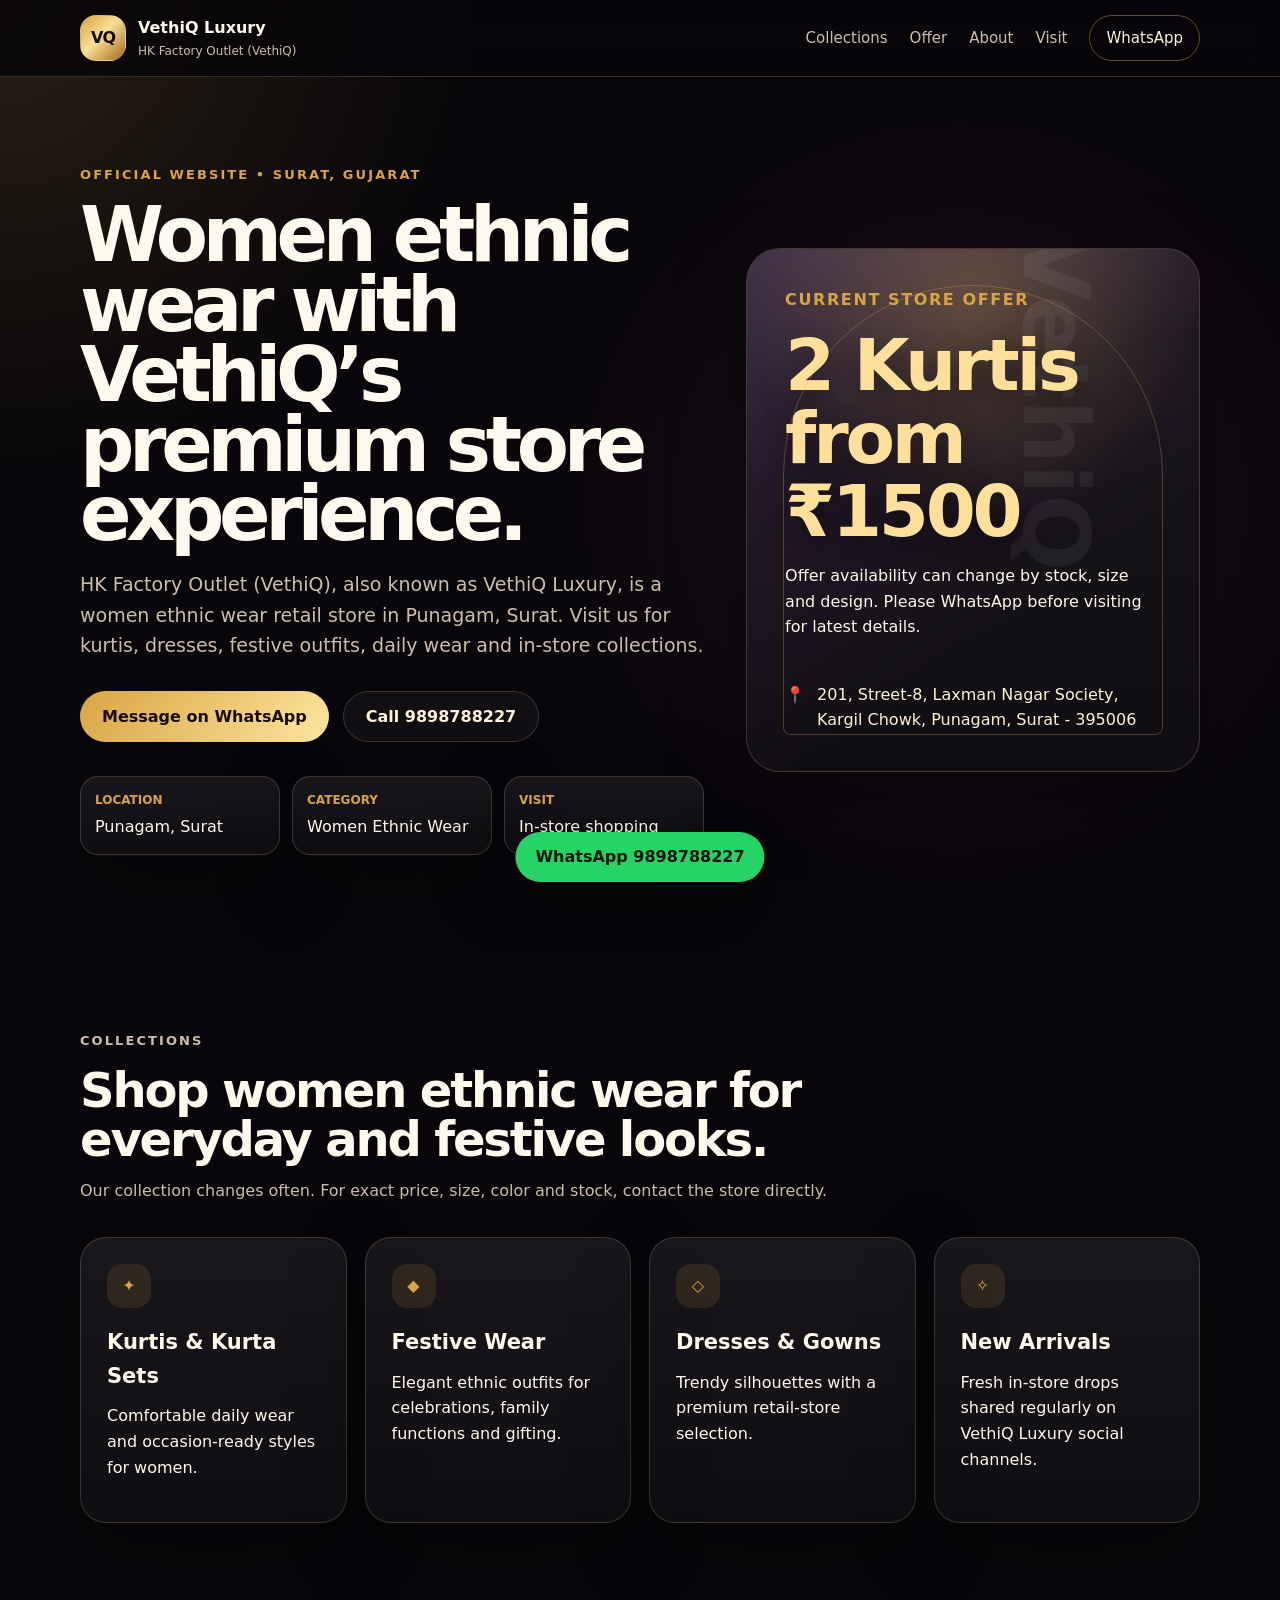
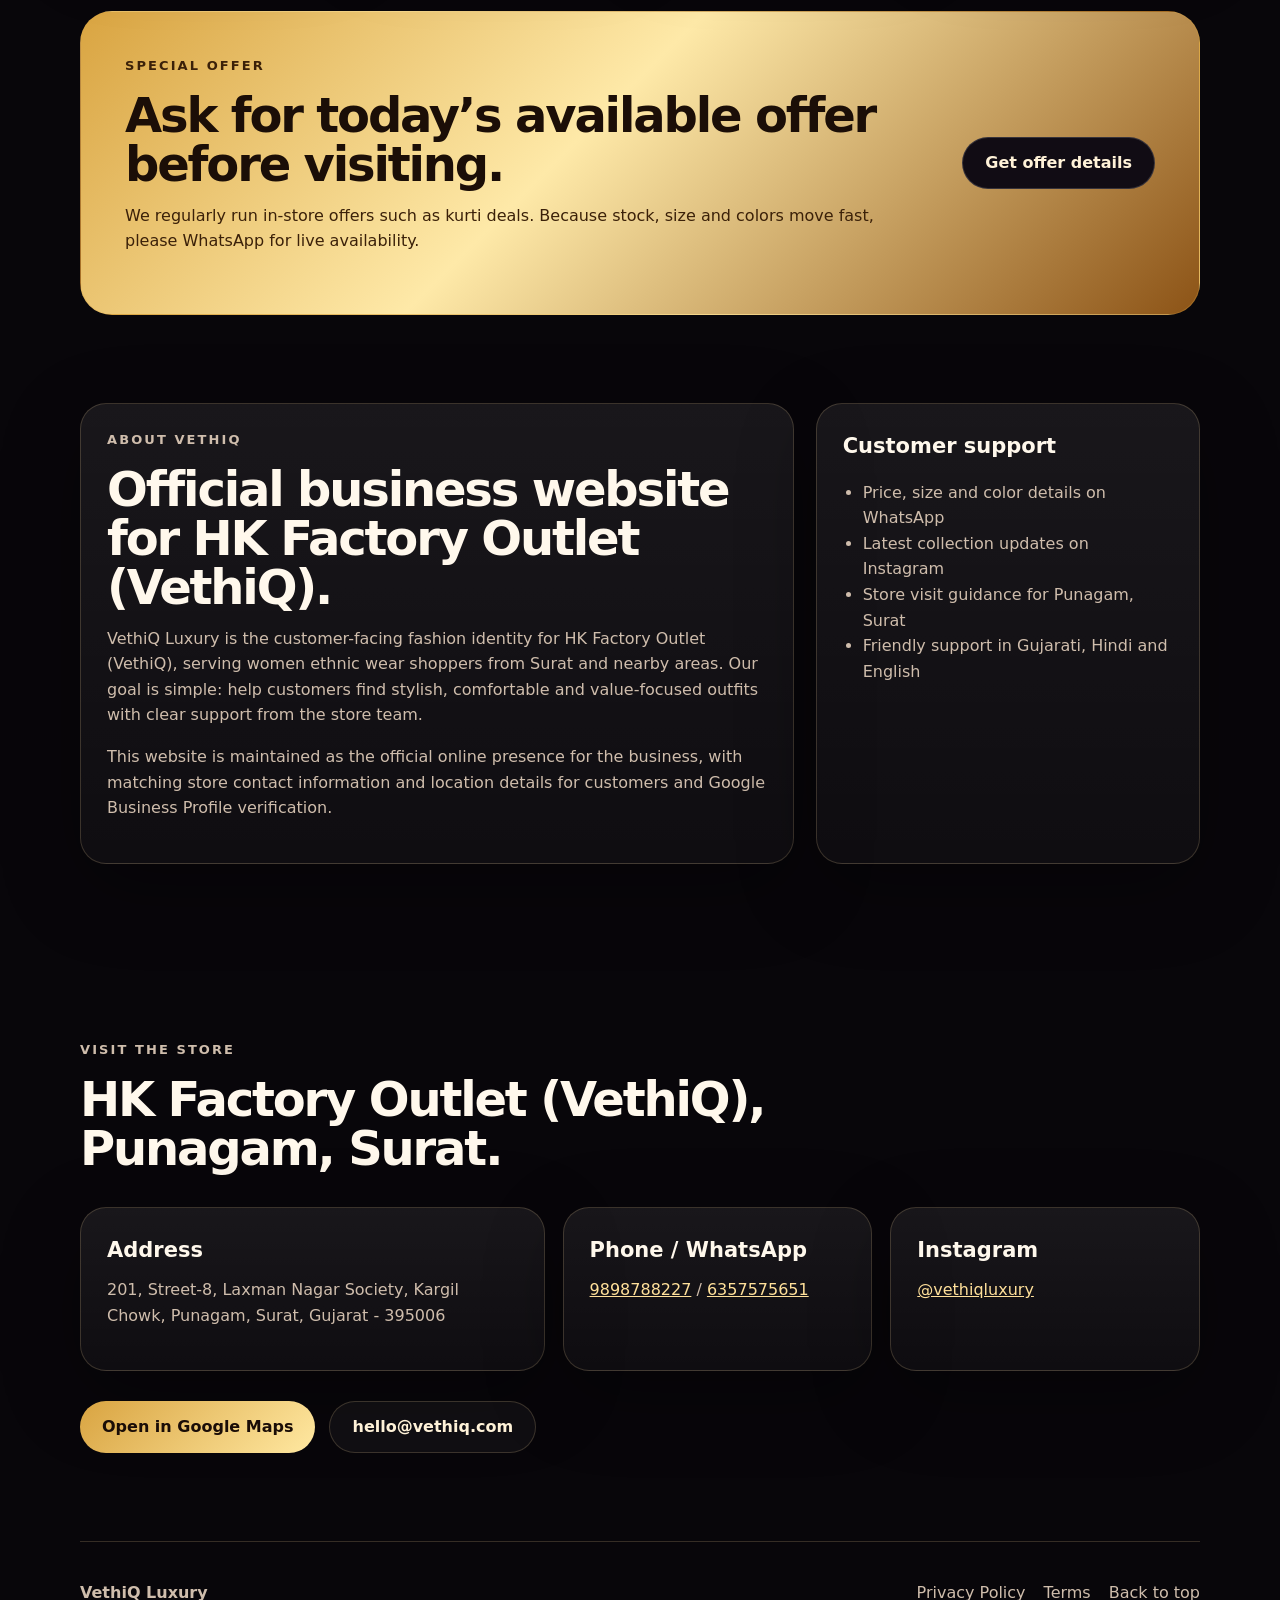
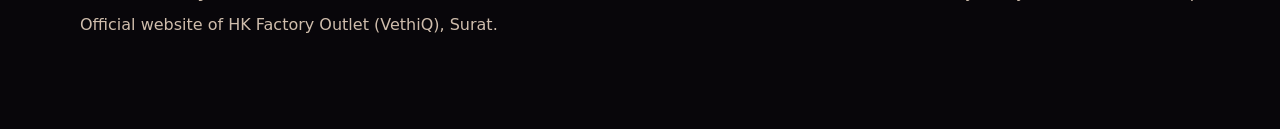
==== index.html @ 8e17ac14 "Publish VethiQ official static website" ====
<!doctype html>
<html lang="en">
  <head>
    <meta charset="utf-8" />
    <meta name="viewport" content="width=device-width, initial-scale=1" />
    <title>VethiQ Luxury | Women Ethnic Wear Store in Surat</title>
    <meta name="description" content="Official website of HK Factory Outlet (VethiQ) / VethiQ Luxury, a Surat based women ethnic wear retail store for kurtis, dresses, festive wear and daily wear collections." />
    <meta name="keywords" content="VethiQ Luxury, HK Factory Outlet VethiQ, women ethnic wear Surat, kurti Surat, ethnic dresses Surat, Punagam women wear store" />
    <meta name="robots" content="index, follow" />
    <link rel="canonical" href="https://vethiq.com/" />
    <link rel="manifest" href="/site.webmanifest" />
    <link rel="stylesheet" href="/styles.css" />
    <meta property="og:title" content="VethiQ Luxury | Women Ethnic Wear in Surat" />
    <meta property="og:description" content="Visit HK Factory Outlet (VethiQ) / VethiQ Luxury in Punagam, Surat for women ethnic wear collections and in-store offers." />
    <meta property="og:type" content="website" />
    <meta property="og:url" content="https://vethiq.com/" />
    <meta property="og:site_name" content="VethiQ Luxury" />
    <meta name="twitter:card" content="summary_large_image" />
    <script type="application/ld+json">
      {
        "@context": "https://schema.org",
        "@type": "ClothingStore",
        "@id": "https://vethiq.com/#store",
        "name": "HK Factory Outlet (VethiQ)",
        "alternateName": ["VethiQ Luxury", "VethiQ"],
        "url": "https://vethiq.com/",
        "telephone": "+91-9898788227",
        "address": {
          "@type": "PostalAddress",
          "streetAddress": "201, Street-8, Laxman Nagar Society, Kargil Chowk, Punagam",
          "addressLocality": "Surat",
          "addressRegion": "Gujarat",
          "postalCode": "395006",
          "addressCountry": "IN"
        },
        "sameAs": [
          "https://www.instagram.com/vethiqluxury/"
        ],
        "priceRange": "₹₹",
        "description": "Surat based women ethnic wear retail store for kurtis, dresses, festive wear and daily wear collections.",
        "areaServed": "Surat, Gujarat"
      }
    </script>
  </head>
  <body>
    <header class="site-header" id="top">
      <nav class="nav-shell" aria-label="Primary navigation">
        <a class="brand" href="/" aria-label="VethiQ Luxury home">
          <span class="brand-mark">VQ</span>
          <span>
            <strong>VethiQ Luxury</strong>
            <small>HK Factory Outlet (VethiQ)</small>
          </span>
        </a>
        <button class="nav-toggle" type="button" aria-expanded="false" aria-controls="site-menu">Menu</button>
        <div class="nav-links" id="site-menu">
          <a href="#collections">Collections</a>
          <a href="#offer">Offer</a>
          <a href="#about">About</a>
          <a href="#visit">Visit</a>
          <a class="nav-cta" href="https://wa.me/919898788227?text=Hi%20VethiQ%20Luxury%2C%20I%20want%20more%20details%20about%20your%20collection." rel="noopener">WhatsApp</a>
        </div>
      </nav>
    </header>

    <main>
      <section class="hero section">
        <div class="hero-copy">
          <p class="eyebrow">Official website • Surat, Gujarat</p>
          <h1>Women ethnic wear with VethiQ’s premium store experience.</h1>
          <p class="hero-text">HK Factory Outlet (VethiQ), also known as VethiQ Luxury, is a women ethnic wear retail store in Punagam, Surat. Visit us for kurtis, dresses, festive outfits, daily wear and in-store collections.</p>
          <div class="hero-actions">
            <a class="button button-primary" href="https://wa.me/919898788227?text=Hi%20VethiQ%20Luxury%2C%20please%20share%20latest%20women%20ethnic%20wear%20collection." rel="noopener">Message on WhatsApp</a>
            <a class="button button-soft" href="tel:+919898788227">Call 9898788227</a>
          </div>
          <dl class="trust-strip" aria-label="Store highlights">
            <div>
              <dt>Location</dt>
              <dd>Punagam, Surat</dd>
            </div>
            <div>
              <dt>Category</dt>
              <dd>Women Ethnic Wear</dd>
            </div>
            <div>
              <dt>Visit</dt>
              <dd>In-store shopping</dd>
            </div>
          </dl>
        </div>
        <div class="hero-card" aria-label="VethiQ Luxury store summary">
          <div class="gold-ring"></div>
          <p class="card-kicker">Current store offer</p>
          <h2>2 Kurtis from ₹1500</h2>
          <p>Offer availability can change by stock, size and design. Please WhatsApp before visiting for latest details.</p>
          <div class="mini-address">
            <span>📍</span>
            <span>201, Street-8, Laxman Nagar Society, Kargil Chowk, Punagam, Surat - 395006</span>
          </div>
        </div>
      </section>

      <section class="section collections" id="collections">
        <div class="section-heading">
          <p class="eyebrow">Collections</p>
          <h2>Shop women ethnic wear for everyday and festive looks.</h2>
          <p>Our collection changes often. For exact price, size, color and stock, contact the store directly.</p>
        </div>
        <div class="collection-grid">
          <article class="collection-card">
            <span class="card-icon">✦</span>
            <h3>Kurtis & Kurta Sets</h3>
            <p>Comfortable daily wear and occasion-ready styles for women.</p>
          </article>
          <article class="collection-card">
            <span class="card-icon">◆</span>
            <h3>Festive Wear</h3>
            <p>Elegant ethnic outfits for celebrations, family functions and gifting.</p>
          </article>
          <article class="collection-card">
            <span class="card-icon">◇</span>
            <h3>Dresses & Gowns</h3>
            <p>Trendy silhouettes with a premium retail-store selection.</p>
          </article>
          <article class="collection-card">
            <span class="card-icon">✧</span>
            <h3>New Arrivals</h3>
            <p>Fresh in-store drops shared regularly on VethiQ Luxury social channels.</p>
          </article>
        </div>
      </section>

      <section class="section offer-band" id="offer">
        <div>
          <p class="eyebrow">Special offer</p>
          <h2>Ask for today’s available offer before visiting.</h2>
          <p>We regularly run in-store offers such as kurti deals. Because stock, size and colors move fast, please WhatsApp for live availability.</p>
        </div>
        <a class="button button-dark" href="https://wa.me/919898788227?text=Hi%20VethiQ%20Luxury%2C%20please%20send%20today%27s%20offer%20and%20latest%20kurti%20collection." rel="noopener">Get offer details</a>
      </section>

      <section class="section about" id="about">
        <div class="about-panel">
          <p class="eyebrow">About VethiQ</p>
          <h2>Official business website for HK Factory Outlet (VethiQ).</h2>
          <p>VethiQ Luxury is the customer-facing fashion identity for HK Factory Outlet (VethiQ), serving women ethnic wear shoppers from Surat and nearby areas. Our goal is simple: help customers find stylish, comfortable and value-focused outfits with clear support from the store team.</p>
          <p>This website is maintained as the official online presence for the business, with matching store contact information and location details for customers and Google Business Profile verification.</p>
        </div>
        <div class="service-list">
          <h3>Customer support</h3>
          <ul>
            <li>Price, size and color details on WhatsApp</li>
            <li>Latest collection updates on Instagram</li>
            <li>Store visit guidance for Punagam, Surat</li>
            <li>Friendly support in Gujarati, Hindi and English</li>
          </ul>
        </div>
      </section>

      <section class="section visit" id="visit">
        <div class="section-heading">
          <p class="eyebrow">Visit the store</p>
          <h2>HK Factory Outlet (VethiQ), Punagam, Surat.</h2>
        </div>
        <div class="visit-grid">
          <article class="contact-card">
            <h3>Address</h3>
            <p>201, Street-8, Laxman Nagar Society, Kargil Chowk, Punagam, Surat, Gujarat - 395006</p>
          </article>
          <article class="contact-card">
            <h3>Phone / WhatsApp</h3>
            <p><a href="tel:+919898788227">9898788227</a> / <a href="tel:+916357575651">6357575651</a></p>
          </article>
          <article class="contact-card">
            <h3>Instagram</h3>
            <p><a href="https://www.instagram.com/vethiqluxury/" rel="noopener">@vethiqluxury</a></p>
          </article>
        </div>
        <div class="map-actions">
          <a class="button button-primary" href="https://www.google.com/maps/search/?api=1&query=HK%20Factory%20Outlet%20(VethiQ)%20201%20Street-8%20Laxman%20Nagar%20Society%20Kargil%20Chowk%20Punagam%20Surat%20395006" rel="noopener">Open in Google Maps</a>
          <a class="button button-soft" href="mailto:hello@vethiq.com">hello@vethiq.com</a>
        </div>
      </section>
    </main>

    <footer class="site-footer">
      <div>
        <strong>VethiQ Luxury</strong>
        <p>Official website of HK Factory Outlet (VethiQ), Surat.</p>
      </div>
      <div class="footer-links">
        <a href="/privacy.html">Privacy Policy</a>
        <a href="/terms.html">Terms</a>
        <a href="#top">Back to top</a>
      </div>
    </footer>

    <div class="sticky-whatsapp">
      <a href="https://wa.me/919898788227?text=Hi%20VethiQ%20Luxury%2C%20I%20want%20collection%20details." rel="noopener">WhatsApp 9898788227</a>
    </div>
    <script src="/main.js" defer></script>
  </body>
</html>
---- styles.css ----
:root {
  color-scheme: dark;
  --bg: #08060a;
  --bg-soft: #130f16;
  --panel: #19121c;
  --panel-2: #211725;
  --text: #fff8ec;
  --muted: #cfbdac;
  --gold: #d9a441;
  --gold-deep: #a46a1d;
  --cream: #fff2d8;
  --border: rgba(255, 221, 159, 0.18);
  --shadow: 0 24px 80px rgba(0, 0, 0, 0.32);
  font-family: Inter, ui-sans-serif, system-ui, -apple-system, BlinkMacSystemFont, "Segoe UI", sans-serif;
}

* {
  box-sizing: border-box;
}

html {
  scroll-behavior: smooth;
}

body {
  margin: 0;
  background:
    radial-gradient(circle at top left, rgba(217, 164, 65, 0.16), transparent 30rem),
    radial-gradient(circle at 75% 15%, rgba(105, 42, 95, 0.24), transparent 26rem),
    var(--bg);
  color: var(--text);
  line-height: 1.6;
}

a {
  color: inherit;
}

.site-header {
  position: sticky;
  top: 0;
  z-index: 20;
  border-bottom: 1px solid var(--border);
  background: rgba(8, 6, 10, 0.82);
  backdrop-filter: blur(18px);
}

.nav-shell,
.section,
.site-footer {
  width: min(1120px, calc(100% - 32px));
  margin: 0 auto;
}

.nav-shell {
  min-height: 76px;
  display: flex;
  align-items: center;
  justify-content: space-between;
  gap: 24px;
}

.brand,
.brand-link {
  display: inline-flex;
  align-items: center;
  gap: 12px;
  color: var(--text);
  text-decoration: none;
}

.brand small {
  display: block;
  color: var(--muted);
  font-size: 12px;
  margin-top: 1px;
}

.brand-mark {
  display: grid;
  place-items: center;
  width: 46px;
  height: 46px;
  border: 1px solid var(--border);
  border-radius: 16px;
  background: linear-gradient(135deg, var(--gold), #f8df95 45%, var(--gold-deep));
  color: #1a0d07;
  font-weight: 900;
  letter-spacing: -1px;
}

.nav-links {
  display: flex;
  align-items: center;
  gap: 22px;
  color: var(--muted);
}

.nav-links a {
  text-decoration: none;
  font-size: 15px;
}

.nav-links a:hover {
  color: var(--cream);
}

.nav-cta {
  border: 1px solid rgba(217, 164, 65, 0.45);
  border-radius: 999px;
  padding: 10px 16px;
  color: var(--cream) !important;
}

.nav-toggle {
  display: none;
  border: 1px solid var(--border);
  border-radius: 999px;
  padding: 10px 14px;
  background: transparent;
  color: var(--text);
}

.section {
  padding: 88px 0;
}

.hero {
  min-height: calc(100svh - 76px);
  display: grid;
  align-items: center;
  grid-template-columns: minmax(0, 1.1fr) minmax(320px, 0.8fr);
  gap: 42px;
}

.eyebrow {
  margin: 0 0 14px;
  color: var(--gold);
  font-size: 13px;
  font-weight: 800;
  letter-spacing: 0.16em;
  text-transform: uppercase;
}

h1,
h2,
h3,
p {
  margin-top: 0;
}

h1 {
  margin-bottom: 20px;
  font-size: clamp(42px, 7vw, 76px);
  line-height: 0.92;
  letter-spacing: -0.07em;
}

h2 {
  margin-bottom: 14px;
  font-size: clamp(30px, 4vw, 48px);
  line-height: 1.02;
  letter-spacing: -0.045em;
}

h3 {
  margin-bottom: 10px;
  font-size: 21px;
}

.hero-text,
.section-heading p,
.about-panel p,
.offer-band p,
.contact-card p,
.policy-shell p {
  color: var(--muted);
}

.hero-text {
  max-width: 680px;
  font-size: 19px;
}

.hero-actions,
.map-actions {
  display: flex;
  flex-wrap: wrap;
  gap: 14px;
  margin-top: 30px;
}

.button {
  display: inline-flex;
  align-items: center;
  justify-content: center;
  min-height: 48px;
  border-radius: 999px;
  padding: 12px 22px;
  font-weight: 800;
  text-decoration: none;
  transition: transform 160ms ease, border-color 160ms ease, background 160ms ease;
}

.button:hover {
  transform: translateY(-2px);
}

.button-primary {
  background: linear-gradient(135deg, var(--gold), #ffe8a1);
  color: #1a0d07;
}

.button-soft {
  border: 1px solid var(--border);
  color: var(--cream);
  background: rgba(255, 255, 255, 0.04);
}

.button-dark {
  background: #110c14;
  border: 1px solid rgba(255, 255, 255, 0.16);
  color: var(--cream);
}

.trust-strip {
  display: grid;
  grid-template-columns: repeat(3, 1fr);
  gap: 12px;
  margin: 34px 0 0;
}

.trust-strip div,
.collection-card,
.contact-card,
.service-list,
.about-panel,
.hero-card {
  border: 1px solid var(--border);
  background: linear-gradient(180deg, rgba(255, 255, 255, 0.07), rgba(255, 255, 255, 0.03));
  box-shadow: var(--shadow);
}

.trust-strip div {
  padding: 14px;
  border-radius: 18px;
}

.trust-strip dt {
  color: var(--gold);
  font-size: 12px;
  font-weight: 800;
  text-transform: uppercase;
}

.trust-strip dd {
  margin: 4px 0 0;
}

.hero-card {
  position: relative;
  overflow: hidden;
  min-height: 520px;
  border-radius: 34px;
  padding: 38px;
  display: flex;
  flex-direction: column;
  justify-content: flex-end;
}

.hero-card::before {
  content: "";
  position: absolute;
  inset: 0;
  background:
    linear-gradient(160deg, rgba(255, 255, 255, 0.08), transparent 35%),
    radial-gradient(circle at 50% 10%, rgba(217, 164, 65, 0.28), transparent 14rem),
    linear-gradient(145deg, #24112c, #08060a 70%);
  z-index: -2;
}

.hero-card::after {
  content: "VethiQ";
  position: absolute;
  top: 80px;
  right: -26px;
  color: rgba(255, 255, 255, 0.06);
  font-size: 90px;
  font-weight: 900;
  transform: rotate(90deg);
  z-index: -1;
}

.gold-ring {
  position: absolute;
  inset: 36px;
  border: 1px solid rgba(217, 164, 65, 0.32);
  border-radius: 999px 999px 40px 40px;
}

.card-kicker {
  color: var(--gold);
  font-weight: 800;
  text-transform: uppercase;
  letter-spacing: 0.1em;
}

.hero-card h2 {
  font-size: clamp(46px, 6vw, 72px);
  color: #ffe09a;
  text-shadow: 0 10px 30px rgba(0, 0, 0, 0.42);
}

.mini-address {
  display: flex;
  gap: 12px;
  margin-top: 26px;
  color: var(--cream);
}

.section-heading {
  max-width: 760px;
  margin-bottom: 34px;
}

.collection-grid,
.visit-grid {
  display: grid;
  grid-template-columns: repeat(4, minmax(0, 1fr));
  gap: 18px;
}

.collection-card,
.contact-card,
.service-list,
.about-panel {
  border-radius: 26px;
  padding: 26px;
}

.card-icon {
  display: inline-grid;
  place-items: center;
  width: 44px;
  height: 44px;
  margin-bottom: 18px;
  border-radius: 15px;
  background: rgba(217, 164, 65, 0.12);
  color: var(--gold);
}

.offer-band {
  display: flex;
  align-items: center;
  justify-content: space-between;
  gap: 30px;
  border: 1px solid rgba(217, 164, 65, 0.28);
  border-radius: 32px;
  padding: 44px;
  background: linear-gradient(135deg, #d9a441, #fee9a8 44%, #8c5316);
  color: #1b0e07;
}

.offer-band .eyebrow,
.offer-band p {
  color: #3b2109;
}

.offer-band div {
  max-width: 760px;
}

.about {
  display: grid;
  grid-template-columns: 1.3fr 0.7fr;
  gap: 22px;
}

.service-list ul {
  padding-left: 20px;
  color: var(--muted);
}

.visit-grid {
  grid-template-columns: 1.2fr 0.8fr 0.8fr;
}

.contact-card a,
.policy-shell a {
  color: #ffe09a;
}

.site-footer {
  display: flex;
  justify-content: space-between;
  gap: 24px;
  padding: 38px 0 92px;
  color: var(--muted);
  border-top: 1px solid var(--border);
}

.site-footer p {
  margin: 6px 0 0;
}

.footer-links {
  display: flex;
  flex-wrap: wrap;
  gap: 18px;
}

.footer-links a {
  color: var(--muted);
  text-decoration: none;
}

.sticky-whatsapp {
  position: fixed;
  left: 50%;
  bottom: 18px;
  z-index: 30;
  transform: translateX(-50%);
}

.sticky-whatsapp a {
  display: inline-flex;
  align-items: center;
  min-height: 48px;
  border-radius: 999px;
  padding: 12px 20px;
  background: #25d366;
  color: #07140b;
  font-weight: 900;
  text-decoration: none;
  box-shadow: 0 18px 45px rgba(0, 0, 0, 0.35);
}

.simple-page {
  background: var(--bg);
}

.policy-shell {
  width: min(780px, calc(100% - 32px));
  margin: 0 auto;
  padding: 56px 0 80px;
}

.brand-link {
  margin-bottom: 34px;
  color: var(--gold);
  font-weight: 900;
}

.policy-shell h1 {
  font-size: clamp(36px, 5vw, 58px);
}

.policy-shell h2 {
  margin-top: 34px;
  font-size: 24px;
}

.muted {
  color: var(--muted);
}

@media (max-width: 860px) {
  .nav-toggle {
    display: inline-flex;
  }

  .nav-links {
    position: absolute;
    inset: 76px 16px auto;
    display: none;
    flex-direction: column;
    align-items: stretch;
    padding: 18px;
    border: 1px solid var(--border);
    border-radius: 24px;
    background: #120d15;
    box-shadow: var(--shadow);
  }

  .nav-links.is-open {
    display: flex;
  }

  .hero,
  .about {
    grid-template-columns: 1fr;
  }

  .hero {
    padding-top: 48px;
  }

  .hero-card {
    min-height: 420px;
  }

  .collection-grid,
  .visit-grid {
    grid-template-columns: 1fr;
  }

  .offer-band,
  .site-footer {
    flex-direction: column;
    align-items: flex-start;
  }
}

@media (max-width: 560px) {
  .section {
    padding: 58px 0;
  }

  .trust-strip {
    grid-template-columns: 1fr;
  }

  .hero-card,
  .offer-band,
  .collection-card,
  .contact-card,
  .about-panel,
  .service-list {
    border-radius: 22px;
    padding: 22px;
  }

  .hero-actions,
  .map-actions {
    flex-direction: column;
  }

  .button {
    width: 100%;
  }
}
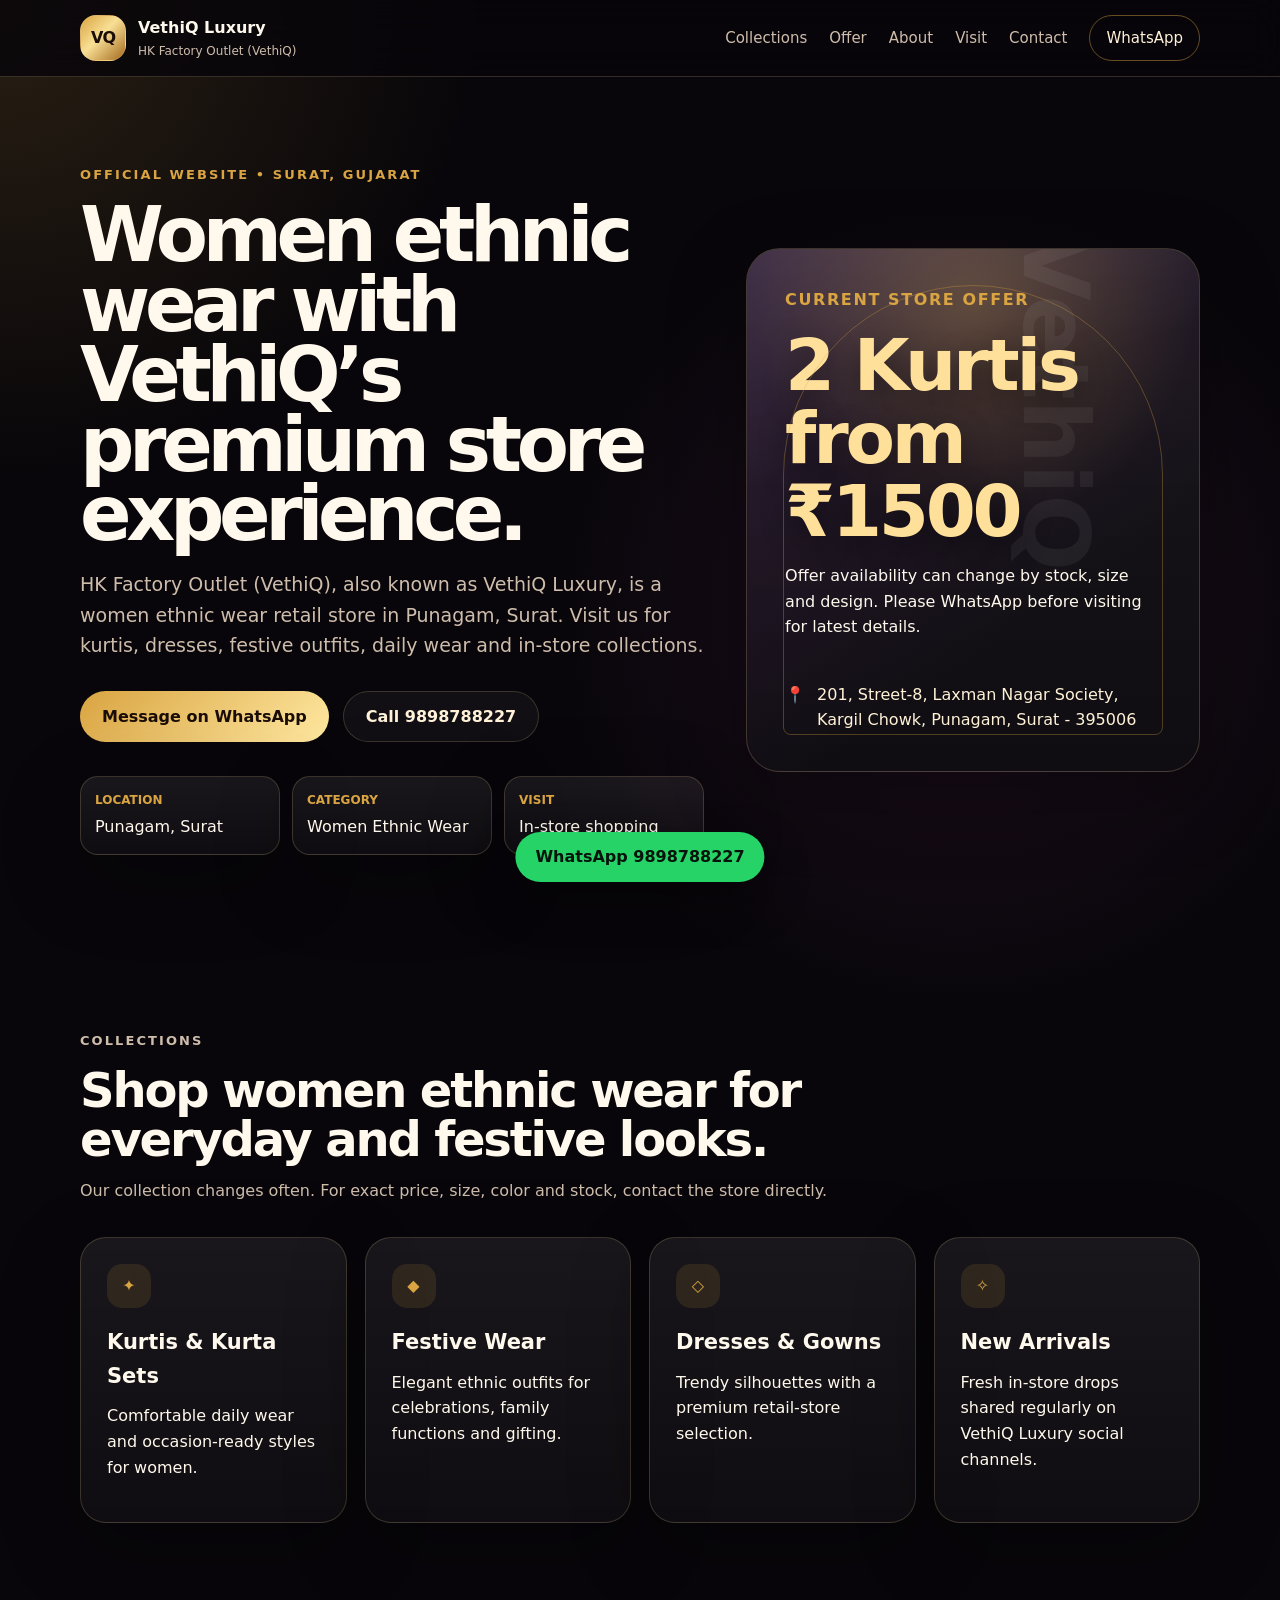
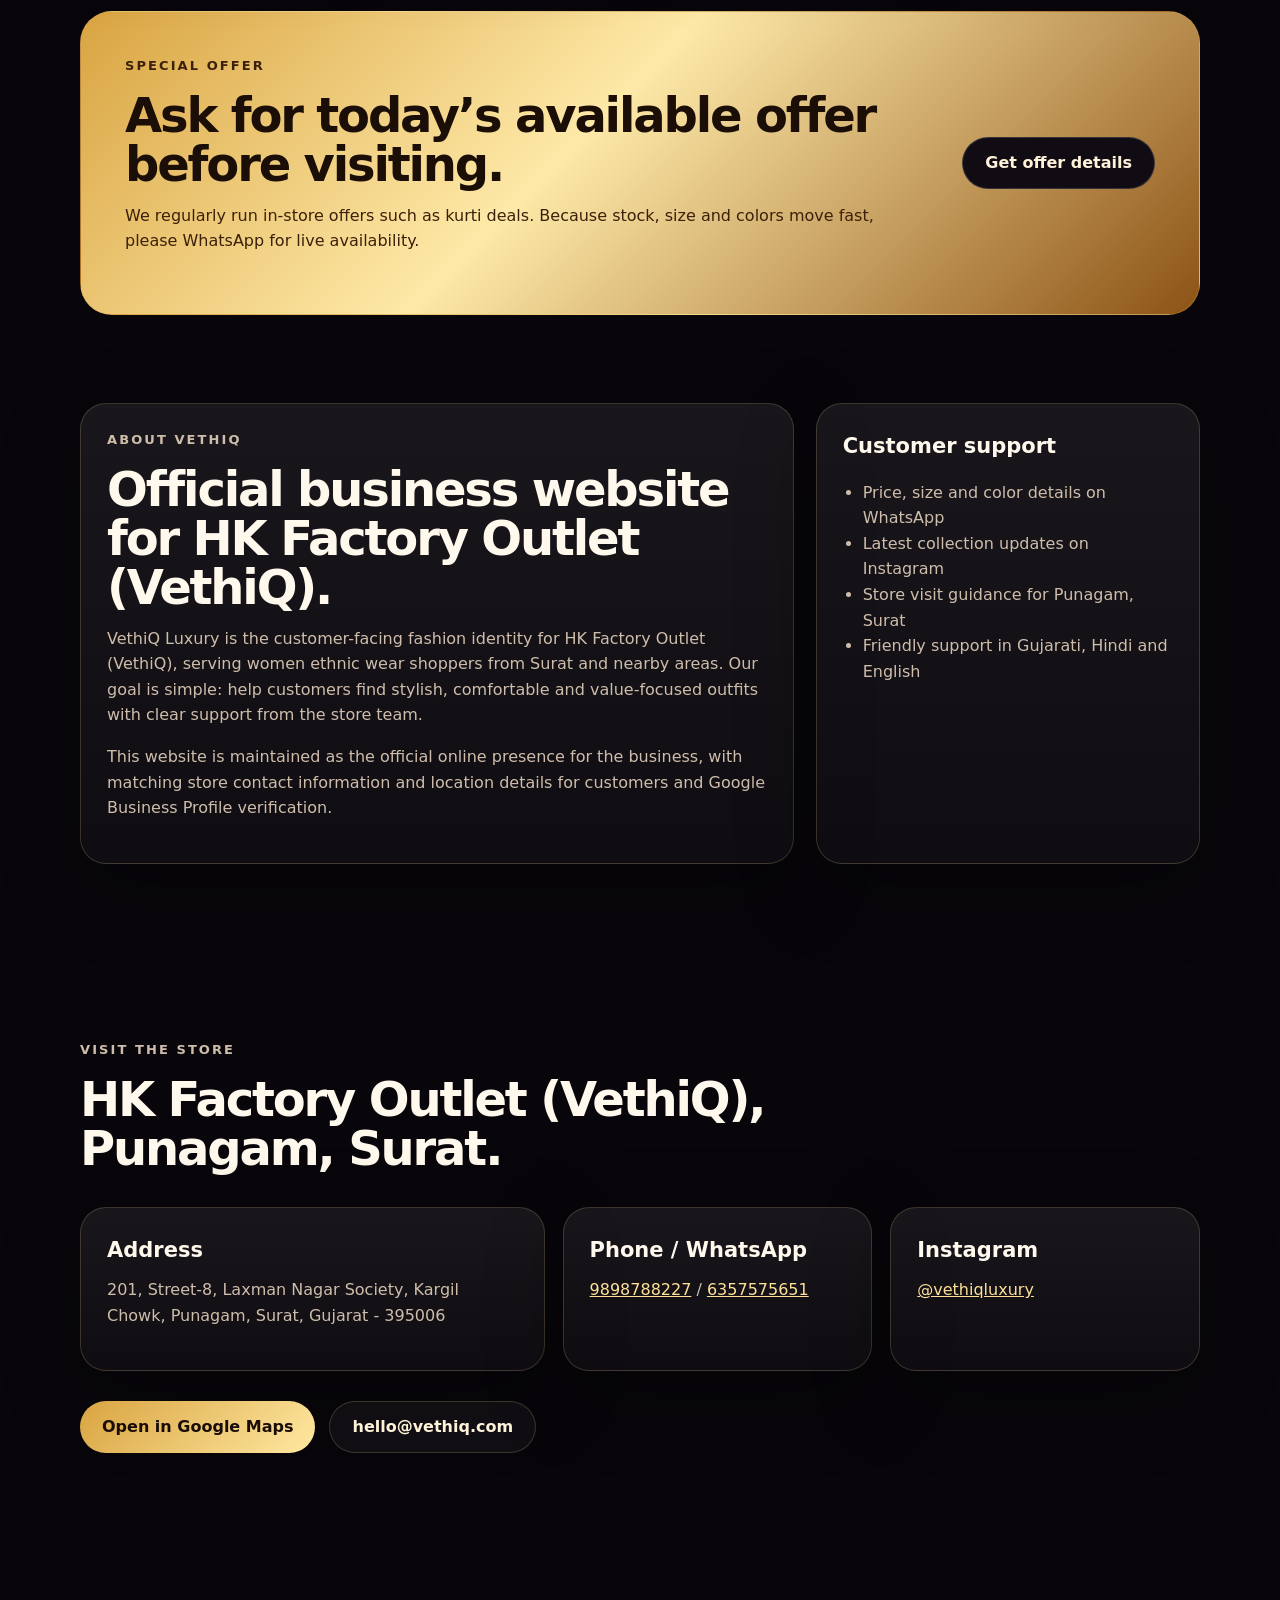
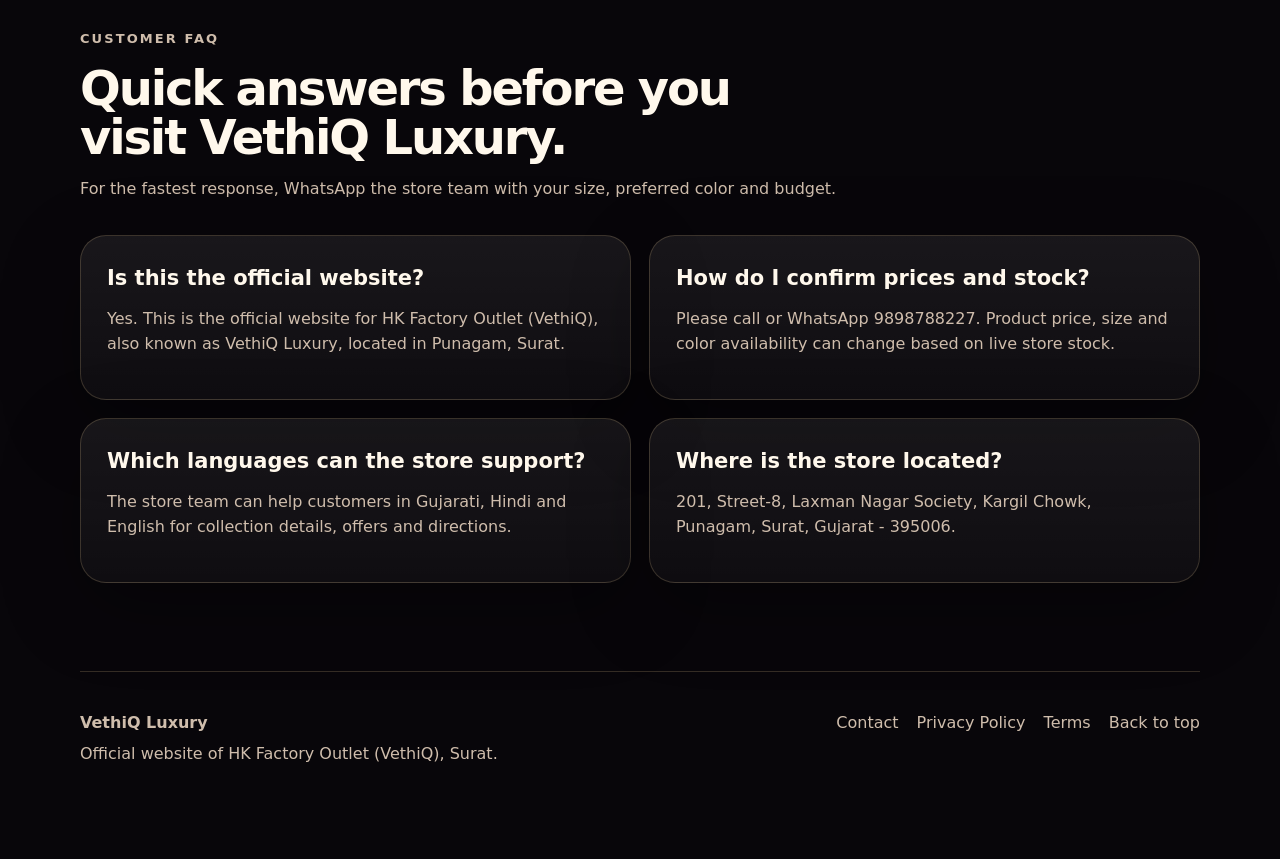
==== commit e105642d: "Improve VethiQ business trust and contact pages" ====
--- a/index.html
+++ b/index.html
@@ -7,6 +7,7 @@
     <meta name="description" content="Official website of HK Factory Outlet (VethiQ) / VethiQ Luxury, a Surat based women ethnic wear retail store for kurtis, dresses, festive wear and daily wear collections." />
     <meta name="keywords" content="VethiQ Luxury, HK Factory Outlet VethiQ, women ethnic wear Surat, kurti Surat, ethnic dresses Surat, Punagam women wear store" />
     <meta name="robots" content="index, follow" />
+    <meta name="theme-color" content="#b98937" />
     <link rel="canonical" href="https://vethiq.com/" />
     <link rel="manifest" href="/site.webmanifest" />
     <link rel="stylesheet" href="/styles.css" />
@@ -19,26 +20,69 @@
     <script type="application/ld+json">
       {
         "@context": "https://schema.org",
-        "@type": "ClothingStore",
-        "@id": "https://vethiq.com/#store",
-        "name": "HK Factory Outlet (VethiQ)",
-        "alternateName": ["VethiQ Luxury", "VethiQ"],
-        "url": "https://vethiq.com/",
-        "telephone": "+91-9898788227",
-        "address": {
-          "@type": "PostalAddress",
-          "streetAddress": "201, Street-8, Laxman Nagar Society, Kargil Chowk, Punagam",
-          "addressLocality": "Surat",
-          "addressRegion": "Gujarat",
-          "postalCode": "395006",
-          "addressCountry": "IN"
-        },
-        "sameAs": [
-          "https://www.instagram.com/vethiqluxury/"
-        ],
-        "priceRange": "₹₹",
-        "description": "Surat based women ethnic wear retail store for kurtis, dresses, festive wear and daily wear collections.",
-        "areaServed": "Surat, Gujarat"
+        "@graph": [
+          {
+            "@type": "ClothingStore",
+            "@id": "https://vethiq.com/#store",
+            "name": "HK Factory Outlet (VethiQ)",
+            "alternateName": ["VethiQ Luxury", "VethiQ"],
+            "url": "https://vethiq.com/",
+            "telephone": "+91-9898788227",
+            "address": {
+              "@type": "PostalAddress",
+              "streetAddress": "201, Street-8, Laxman Nagar Society, Kargil Chowk, Punagam",
+              "addressLocality": "Surat",
+              "addressRegion": "Gujarat",
+              "postalCode": "395006",
+              "addressCountry": "IN"
+            },
+            "sameAs": [
+              "https://www.instagram.com/vethiqluxury/"
+            ],
+            "priceRange": "₹₹",
+            "description": "Surat based women ethnic wear retail store for kurtis, dresses, festive wear and daily wear collections.",
+            "areaServed": "Surat, Gujarat",
+            "hasMap": "https://www.google.com/maps/search/?api=1&query=HK%20Factory%20Outlet%20(VethiQ)%20201%20Street-8%20Laxman%20Nagar%20Society%20Kargil%20Chowk%20Punagam%20Surat%20395006",
+            "contactPoint": {
+              "@type": "ContactPoint",
+              "telephone": "+91-9898788227",
+              "contactType": "customer support",
+              "areaServed": "IN",
+              "availableLanguage": ["Gujarati", "Hindi", "English"]
+            }
+          },
+          {
+            "@type": "WebSite",
+            "@id": "https://vethiq.com/#website",
+            "url": "https://vethiq.com/",
+            "name": "VethiQ Luxury",
+            "publisher": {
+              "@id": "https://vethiq.com/#store"
+            }
+          },
+          {
+            "@type": "FAQPage",
+            "@id": "https://vethiq.com/#faq",
+            "mainEntity": [
+              {
+                "@type": "Question",
+                "name": "Is this the official website of VethiQ Luxury?",
+                "acceptedAnswer": {
+                  "@type": "Answer",
+                  "text": "Yes. vethiq.com is the official website for HK Factory Outlet (VethiQ), also known as VethiQ Luxury, located in Punagam, Surat."
+                }
+              },
+              {
+                "@type": "Question",
+                "name": "How can customers confirm prices and stock?",
+                "acceptedAnswer": {
+                  "@type": "Answer",
+                  "text": "Customers can call or WhatsApp 9898788227. Product price, size and color availability can change based on live store stock."
+                }
+              }
+            ]
+          }
+        ]
       }
     </script>
   </head>
@@ -58,6 +102,7 @@
           <a href="#offer">Offer</a>
           <a href="#about">About</a>
           <a href="#visit">Visit</a>
+          <a href="/contact.html">Contact</a>
           <a class="nav-cta" href="https://wa.me/919898788227?text=Hi%20VethiQ%20Luxury%2C%20I%20want%20more%20details%20about%20your%20collection." rel="noopener">WhatsApp</a>
         </div>
       </nav>
@@ -181,6 +226,32 @@
           <a class="button button-soft" href="mailto:hello@vethiq.com">hello@vethiq.com</a>
         </div>
       </section>
+
+      <section class="section faq" id="faq">
+        <div class="section-heading">
+          <p class="eyebrow">Customer FAQ</p>
+          <h2>Quick answers before you visit VethiQ Luxury.</h2>
+          <p>For the fastest response, WhatsApp the store team with your size, preferred color and budget.</p>
+        </div>
+        <div class="faq-grid">
+          <article class="faq-card">
+            <h3>Is this the official website?</h3>
+            <p>Yes. This is the official website for HK Factory Outlet (VethiQ), also known as VethiQ Luxury, located in Punagam, Surat.</p>
+          </article>
+          <article class="faq-card">
+            <h3>How do I confirm prices and stock?</h3>
+            <p>Please call or WhatsApp 9898788227. Product price, size and color availability can change based on live store stock.</p>
+          </article>
+          <article class="faq-card">
+            <h3>Which languages can the store support?</h3>
+            <p>The store team can help customers in Gujarati, Hindi and English for collection details, offers and directions.</p>
+          </article>
+          <article class="faq-card">
+            <h3>Where is the store located?</h3>
+            <p>201, Street-8, Laxman Nagar Society, Kargil Chowk, Punagam, Surat, Gujarat - 395006.</p>
+          </article>
+        </div>
+      </section>
     </main>
 
     <footer class="site-footer">
@@ -189,6 +260,7 @@
         <p>Official website of HK Factory Outlet (VethiQ), Surat.</p>
       </div>
       <div class="footer-links">
+        <a href="/contact.html">Contact</a>
         <a href="/privacy.html">Privacy Policy</a>
         <a href="/terms.html">Terms</a>
         <a href="#top">Back to top</a>
--- a/styles.css
+++ b/styles.css
@@ -390,6 +390,37 @@
   color: #ffe09a;
 }
 
+.faq-grid,
+.contact-proof-grid {
+  display: grid;
+  grid-template-columns: repeat(2, minmax(0, 1fr));
+  gap: 18px;
+}
+
+.faq-card,
+.contact-proof-grid .contact-card {
+  border: 1px solid var(--border);
+  border-radius: 26px;
+  padding: 26px;
+  background: linear-gradient(180deg, rgba(255, 255, 255, 0.07), rgba(255, 255, 255, 0.03));
+  box-shadow: var(--shadow);
+}
+
+.faq-card p,
+.contact-proof-grid p {
+  color: var(--muted);
+}
+
+.contact-proof-grid h2 {
+  margin-bottom: 10px;
+  font-size: 23px;
+  letter-spacing: -0.02em;
+}
+
+.contact-shell .map-actions {
+  margin: 34px 0;
+}
+
 .site-footer {
   display: flex;
   justify-content: space-between;
@@ -500,7 +531,9 @@
   }
 
   .collection-grid,
-  .visit-grid {
+  .visit-grid,
+  .faq-grid,
+  .contact-proof-grid {
     grid-template-columns: 1fr;
   }
 
@@ -523,6 +556,7 @@
   .hero-card,
   .offer-band,
   .collection-card,
+  .faq-card,
   .contact-card,
   .about-panel,
   .service-list {
